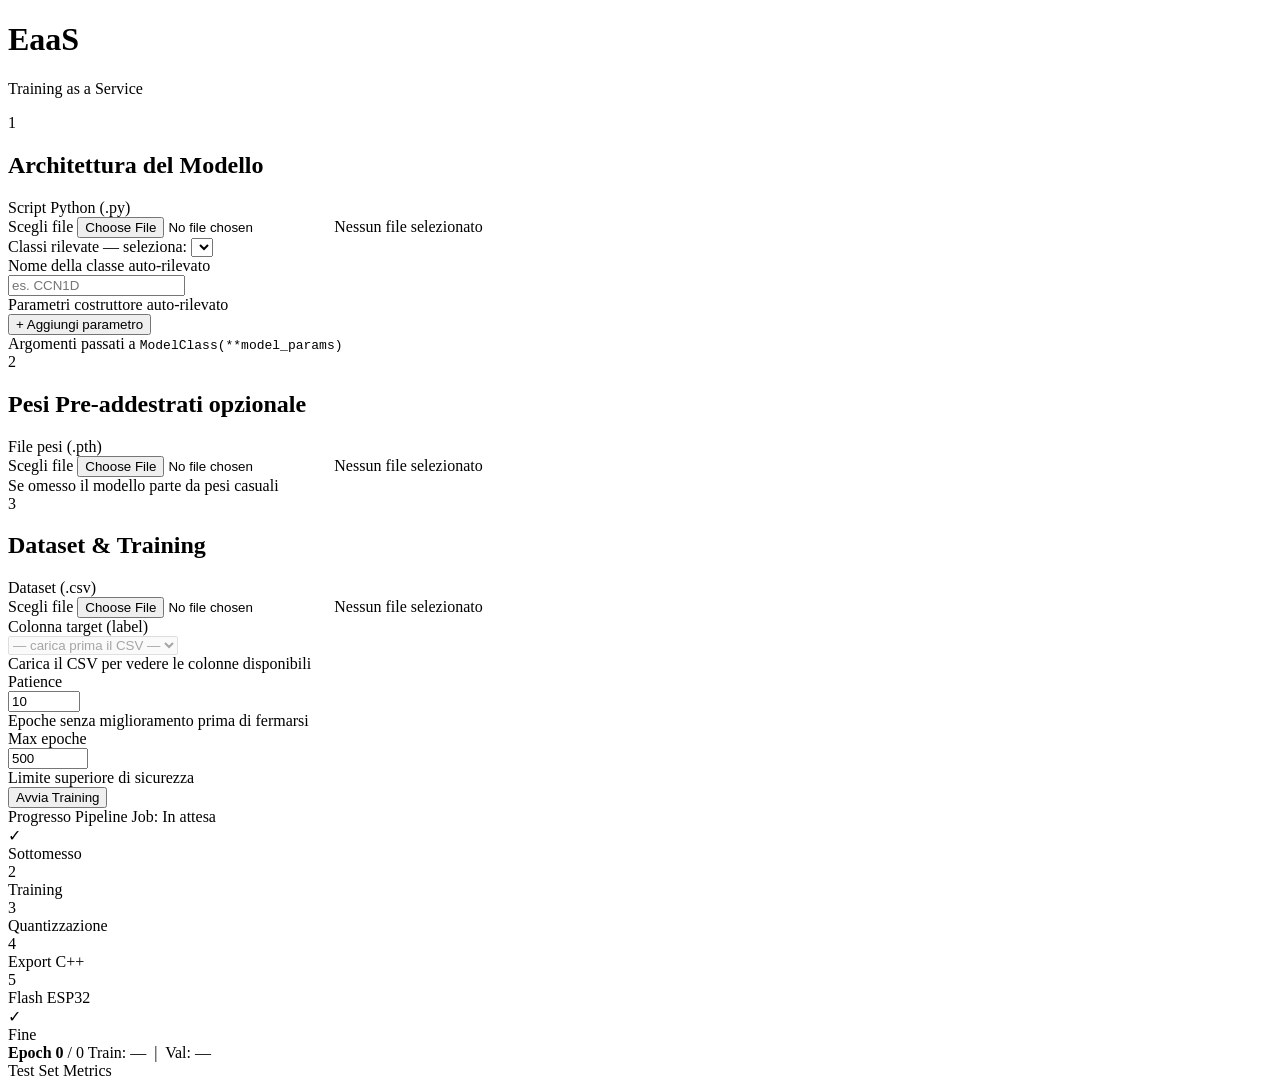
==== frontend/templates/index.html @ 259fba35 "Refactor frontend" ====
<!DOCTYPE html>
<html lang="it">
<head>
  <meta charset="UTF-8">
  <meta name="viewport" content="width=device-width, initial-scale=1.0">
  <title>EaaS — Training Dashboard</title>
  <link rel="stylesheet" href="/static/css/dashboard.css">
</head>
<body>

<header>
  <h1>EaaS</h1>
  <p>Training as a Service</p>
</header>

<main>
  <form id="jobForm" novalidate>
    <div class="grid">

      <!-- Card 1: Model -->
      <div class="card">
        <div class="card-header">
          <div class="step-badge">1</div>
          <h2>Architettura del Modello</h2>
        </div>

        <div class="field">
          <div class="field-label-row"><label>Script Python (.py)</label></div>
          <div class="file-upload">
            <label class="file-btn" for="modelScriptInput">Scegli file</label>
            <input type="file" id="modelScriptInput" name="model_script" accept=".py">
            <span class="file-name" id="modelScriptName">Nessun file selezionato</span>
          </div>
        </div>

        <!-- Multi-class picker (shown only when >1 class found) -->
        <div class="class-picker" id="classPicker">
          <label for="classPickerSelect">Classi rilevate — seleziona:</label>
          <select id="classPickerSelect"></select>
        </div>

        <div class="field">
          <div class="field-label-row">
            <label for="classNameInput">Nome della classe</label>
            <span class="auto-badge" id="classNameBadge">auto-rilevato</span>
          </div>
          <input type="text" id="classNameInput" name="class_name" placeholder="es. CCN1D" required>
        </div>

        <div class="field">
          <div class="field-label-row">
            <label>Parametri costruttore</label>
            <span class="auto-badge" id="modelParamsBadge">auto-rilevato</span>
          </div>
          <div id="paramRows"></div>
          <button type="button" id="addParamBtn" class="add-param-btn">+ Aggiungi parametro</button>
          <!-- Hidden input serializzato prima del submit -->
          <input type="hidden" id="modelParamsInput" name="model_params" value="{}">
          <div class="hint" id="paramsHint">Argomenti passati a <code>ModelClass(**model_params)</code></div>
        </div>
      </div>

      <!-- Card 2: Weights -->
      <div class="card">
        <div class="card-header">
          <div class="step-badge">2</div>
          <h2>Pesi Pre-addestrati <span class="optional">opzionale</span></h2>
        </div>

        <div class="field">
          <div class="field-label-row"><label>File pesi (.pth)</label></div>
          <div class="file-upload">
            <label class="file-btn" for="weightsInput">Scegli file</label>
            <input type="file" id="weightsInput" name="weights" accept=".pth">
            <span class="file-name" id="weightsName">Nessun file selezionato</span>
          </div>
          <div class="hint">Se omesso il modello parte da pesi casuali</div>
        </div>
      </div>

      <!-- Card 3: Dataset (full width) -->
      <div class="card">
        <div class="card-header">
          <div class="step-badge">3</div>
          <h2>Dataset &amp; Training</h2>
        </div>

        <div class="field">
          <div class="field-label-row"><label>Dataset (.csv)</label></div>
          <div class="file-upload">
            <label class="file-btn" for="datasetInput">Scegli file</label>
            <input type="file" id="datasetInput" name="dataset" accept=".csv">
            <span class="file-name" id="datasetName">Nessun file selezionato</span>
          </div>
        </div>

        <div class="field">
          <div class="field-label-row"><label>Colonna target (label)</label></div>
          <select name="label_column" id="labelSelect" required disabled>
            <option value="">— carica prima il CSV —</option>
          </select>
          <div class="hint">Carica il CSV per vedere le colonne disponibili</div>
        </div>

        <div class="field early-stopping-row">
          <div class="early-stopping-fields">
            <div>
              <div class="field-label-row"><label>Patience</label></div>
              <input type="number" name="patience" value="10" min="1" max="10000" required>
              <div class="hint">Epoche senza miglioramento prima di fermarsi</div>
            </div>
            <div>
              <div class="field-label-row"><label>Max epoche</label></div>
              <input type="number" name="max_epochs" value="500" min="1" max="100000" required>
              <div class="hint">Limite superiore di sicurezza</div>
            </div>
          </div>
        </div>
      </div>

    </div><!-- /grid -->

    <div class="submit-row">
      <button type="submit" id="submitBtn">Avvia Training</button>
    </div>
  </form>

  <div id="result" class="result hidden"></div>

  <!-- Progress panel — shown after job submission -->
  <div id="progressPanel" class="card progress-panel hidden">
    <div class="progress-header">
      <span class="progress-title">Progresso Pipeline</span>
      <span class="progress-job">Job: <code id="progressJobId"></code></span>
      <span class="progress-badge" id="progressBadge">In attesa</span>
    </div>

    <div class="stepper" id="stepper">
      <div class="step completed" data-step="submitted">
        <div class="step-icon" data-num="✓">✓</div>
        <div class="step-name">Sottomesso</div>
      </div>
      <div class="step-line" id="line-0"></div>
      <div class="step" data-step="training">
        <div class="step-icon" data-num="2">2</div>
        <div class="step-name">Training</div>
      </div>
      <div class="step-line" id="line-1"></div>
      <div class="step" data-step="quantization">
        <div class="step-icon" data-num="3">3</div>
        <div class="step-name">Quantizzazione</div>
      </div>
      <div class="step-line" id="line-2"></div>
      <div class="step" data-step="export">
        <div class="step-icon" data-num="4">4</div>
        <div class="step-name">Export C++</div>
      </div>
      <div class="step-line" id="line-3"></div>
      <div class="step" data-step="flash">
        <div class="step-icon" data-num="5">5</div>
        <div class="step-name">Flash ESP32</div>
      </div>
      <div class="step-line" id="line-4"></div>
      <div class="step" data-step="done">
        <div class="step-icon" data-num="✓">✓</div>
        <div class="step-name">Fine</div>
      </div>
    </div>

    <div id="epochProgress" class="epoch-progress hidden">
      <div class="epoch-header">
        <span id="epochText"><strong>Epoch 0</strong> / 0</span>
        <span id="epochLoss">Train: — &nbsp;|&nbsp; Val: —</span>
        <span id="epochNoImprove" class="epoch-no-improve"></span>
      </div>
      <div class="epoch-bar-track">
        <div class="epoch-bar-fill" id="epochBarFill"></div>
      </div>
    </div>

    <div id="logConsole" class="log-console"></div>

    <div id="metricsBlock" class="metrics-block hidden">
      <div class="metrics-title">Test Set Metrics</div>
      <div class="metrics-grid" id="metricsGrid"></div>
    </div>
  </div>

</main>

<script src="/static/js/dashboard.js"></script>
</body>
</html>
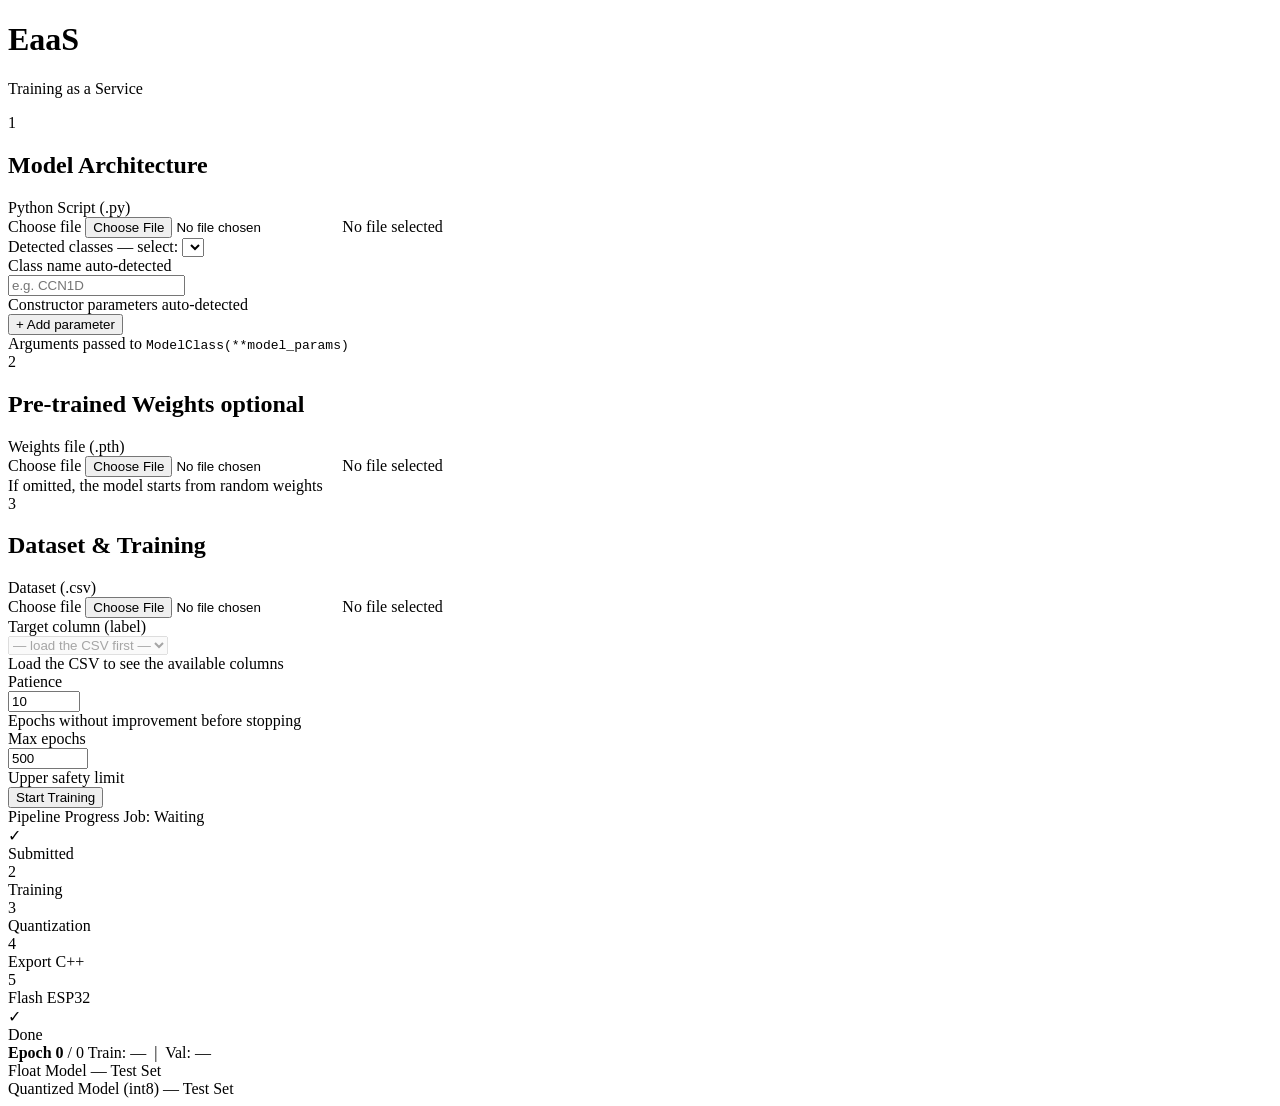
==== commit 74e7fce9: "Traduzione e testing post-quant" ====
--- a/frontend/templates/index.html
+++ b/frontend/templates/index.html
@@ -1,5 +1,5 @@
 <!DOCTYPE html>
-<html lang="it">
+<html lang="en">
 <head>
   <meta charset="UTF-8">
   <meta name="viewport" content="width=device-width, initial-scale=1.0">
@@ -21,42 +21,42 @@
       <div class="card">
         <div class="card-header">
           <div class="step-badge">1</div>
-          <h2>Architettura del Modello</h2>
+          <h2>Model Architecture</h2>
         </div>
 
         <div class="field">
-          <div class="field-label-row"><label>Script Python (.py)</label></div>
+          <div class="field-label-row"><label>Python Script (.py)</label></div>
           <div class="file-upload">
-            <label class="file-btn" for="modelScriptInput">Scegli file</label>
+            <label class="file-btn" for="modelScriptInput">Choose file</label>
             <input type="file" id="modelScriptInput" name="model_script" accept=".py">
-            <span class="file-name" id="modelScriptName">Nessun file selezionato</span>
+            <span class="file-name" id="modelScriptName">No file selected</span>
           </div>
         </div>
 
         <!-- Multi-class picker (shown only when >1 class found) -->
         <div class="class-picker" id="classPicker">
-          <label for="classPickerSelect">Classi rilevate — seleziona:</label>
+          <label for="classPickerSelect">Detected classes — select:</label>
           <select id="classPickerSelect"></select>
         </div>
 
         <div class="field">
           <div class="field-label-row">
-            <label for="classNameInput">Nome della classe</label>
-            <span class="auto-badge" id="classNameBadge">auto-rilevato</span>
+            <label for="classNameInput">Class name</label>
+            <span class="auto-badge" id="classNameBadge">auto-detected</span>
           </div>
-          <input type="text" id="classNameInput" name="class_name" placeholder="es. CCN1D" required>
+          <input type="text" id="classNameInput" name="class_name" placeholder="e.g. CCN1D" required>
         </div>
 
         <div class="field">
           <div class="field-label-row">
-            <label>Parametri costruttore</label>
-            <span class="auto-badge" id="modelParamsBadge">auto-rilevato</span>
+            <label>Constructor parameters</label>
+            <span class="auto-badge" id="modelParamsBadge">auto-detected</span>
           </div>
           <div id="paramRows"></div>
-          <button type="button" id="addParamBtn" class="add-param-btn">+ Aggiungi parametro</button>
-          <!-- Hidden input serializzato prima del submit -->
+          <button type="button" id="addParamBtn" class="add-param-btn">+ Add parameter</button>
+          <!-- Hidden input serialised before submit -->
           <input type="hidden" id="modelParamsInput" name="model_params" value="{}">
-          <div class="hint" id="paramsHint">Argomenti passati a <code>ModelClass(**model_params)</code></div>
+          <div class="hint" id="paramsHint">Arguments passed to <code>ModelClass(**model_params)</code></div>
         </div>
       </div>
 
@@ -64,17 +64,17 @@
       <div class="card">
         <div class="card-header">
           <div class="step-badge">2</div>
-          <h2>Pesi Pre-addestrati <span class="optional">opzionale</span></h2>
+          <h2>Pre-trained Weights <span class="optional">optional</span></h2>
         </div>
 
         <div class="field">
-          <div class="field-label-row"><label>File pesi (.pth)</label></div>
+          <div class="field-label-row"><label>Weights file (.pth)</label></div>
           <div class="file-upload">
-            <label class="file-btn" for="weightsInput">Scegli file</label>
+            <label class="file-btn" for="weightsInput">Choose file</label>
             <input type="file" id="weightsInput" name="weights" accept=".pth">
-            <span class="file-name" id="weightsName">Nessun file selezionato</span>
+            <span class="file-name" id="weightsName">No file selected</span>
           </div>
-          <div class="hint">Se omesso il modello parte da pesi casuali</div>
+          <div class="hint">If omitted, the model starts from random weights</div>
         </div>
       </div>
 
@@ -88,18 +88,18 @@
         <div class="field">
           <div class="field-label-row"><label>Dataset (.csv)</label></div>
           <div class="file-upload">
-            <label class="file-btn" for="datasetInput">Scegli file</label>
+            <label class="file-btn" for="datasetInput">Choose file</label>
             <input type="file" id="datasetInput" name="dataset" accept=".csv">
-            <span class="file-name" id="datasetName">Nessun file selezionato</span>
+            <span class="file-name" id="datasetName">No file selected</span>
           </div>
         </div>
 
         <div class="field">
-          <div class="field-label-row"><label>Colonna target (label)</label></div>
+          <div class="field-label-row"><label>Target column (label)</label></div>
           <select name="label_column" id="labelSelect" required disabled>
-            <option value="">— carica prima il CSV —</option>
+            <option value="">— load the CSV first —</option>
           </select>
-          <div class="hint">Carica il CSV per vedere le colonne disponibili</div>
+          <div class="hint">Load the CSV to see the available columns</div>
         </div>
 
         <div class="field early-stopping-row">
@@ -107,12 +107,12 @@
             <div>
               <div class="field-label-row"><label>Patience</label></div>
               <input type="number" name="patience" value="10" min="1" max="10000" required>
-              <div class="hint">Epoche senza miglioramento prima di fermarsi</div>
+              <div class="hint">Epochs without improvement before stopping</div>
             </div>
             <div>
-              <div class="field-label-row"><label>Max epoche</label></div>
+              <div class="field-label-row"><label>Max epochs</label></div>
               <input type="number" name="max_epochs" value="500" min="1" max="100000" required>
-              <div class="hint">Limite superiore di sicurezza</div>
+              <div class="hint">Upper safety limit</div>
             </div>
           </div>
         </div>
@@ -121,7 +121,7 @@
     </div><!-- /grid -->
 
     <div class="submit-row">
-      <button type="submit" id="submitBtn">Avvia Training</button>
+      <button type="submit" id="submitBtn">Start Training</button>
     </div>
   </form>
 
@@ -130,15 +130,15 @@
   <!-- Progress panel — shown after job submission -->
   <div id="progressPanel" class="card progress-panel hidden">
     <div class="progress-header">
-      <span class="progress-title">Progresso Pipeline</span>
+      <span class="progress-title">Pipeline Progress</span>
       <span class="progress-job">Job: <code id="progressJobId"></code></span>
-      <span class="progress-badge" id="progressBadge">In attesa</span>
+      <span class="progress-badge" id="progressBadge">Waiting</span>
     </div>
 
     <div class="stepper" id="stepper">
       <div class="step completed" data-step="submitted">
         <div class="step-icon" data-num="✓">✓</div>
-        <div class="step-name">Sottomesso</div>
+        <div class="step-name">Submitted</div>
       </div>
       <div class="step-line" id="line-0"></div>
       <div class="step" data-step="training">
@@ -148,7 +148,7 @@
       <div class="step-line" id="line-1"></div>
       <div class="step" data-step="quantization">
         <div class="step-icon" data-num="3">3</div>
-        <div class="step-name">Quantizzazione</div>
+        <div class="step-name">Quantization</div>
       </div>
       <div class="step-line" id="line-2"></div>
       <div class="step" data-step="export">
@@ -163,7 +163,7 @@
       <div class="step-line" id="line-4"></div>
       <div class="step" data-step="done">
         <div class="step-icon" data-num="✓">✓</div>
-        <div class="step-name">Fine</div>
+        <div class="step-name">Done</div>
       </div>
     </div>
 
@@ -180,9 +180,15 @@
 
     <div id="logConsole" class="log-console"></div>
 
-    <div id="metricsBlock" class="metrics-block hidden">
-      <div class="metrics-title">Test Set Metrics</div>
-      <div class="metrics-grid" id="metricsGrid"></div>
+    <div class="metrics-section">
+      <div id="metricsBlock" class="metrics-block metrics-block--train hidden">
+        <div class="metrics-title">Float Model — Test Set</div>
+        <div class="metrics-grid" id="metricsGrid"></div>
+      </div>
+      <div id="quantMetricsBlock" class="metrics-block metrics-block--quant hidden">
+        <div class="metrics-title">Quantized Model (int8) — Test Set</div>
+        <div class="metrics-grid" id="quantMetricsGrid"></div>
+      </div>
     </div>
   </div>
 
@@ -190,4 +196,4 @@
 
 <script src="/static/js/dashboard.js"></script>
 </body>
-</html>+</html>
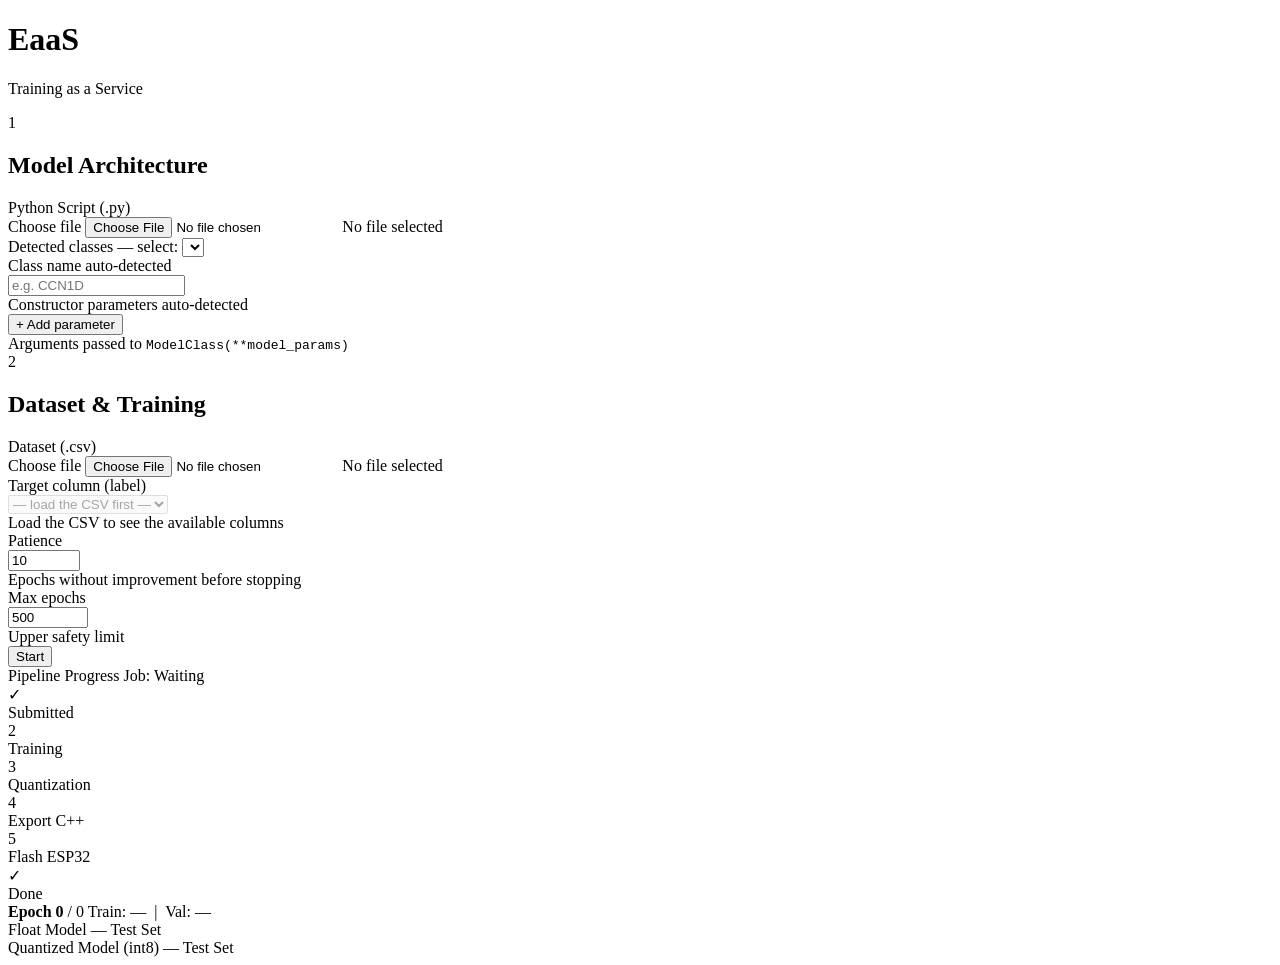
==== commit 7693c80e: "Test pipeline local and various fixes" ====
--- a/frontend/templates/index.html
+++ b/frontend/templates/index.html
@@ -60,28 +60,10 @@
         </div>
       </div>
 
-      <!-- Card 2: Weights -->
+      <!-- Card 2: Dataset -->
       <div class="card">
         <div class="card-header">
           <div class="step-badge">2</div>
-          <h2>Pre-trained Weights <span class="optional">optional</span></h2>
-        </div>
-
-        <div class="field">
-          <div class="field-label-row"><label>Weights file (.pth)</label></div>
-          <div class="file-upload">
-            <label class="file-btn" for="weightsInput">Choose file</label>
-            <input type="file" id="weightsInput" name="weights" accept=".pth">
-            <span class="file-name" id="weightsName">No file selected</span>
-          </div>
-          <div class="hint">If omitted, the model starts from random weights</div>
-        </div>
-      </div>
-
-      <!-- Card 3: Dataset (full width) -->
-      <div class="card">
-        <div class="card-header">
-          <div class="step-badge">3</div>
           <h2>Dataset &amp; Training</h2>
         </div>
 
@@ -121,7 +103,7 @@
     </div><!-- /grid -->
 
     <div class="submit-row">
-      <button type="submit" id="submitBtn">Start Training</button>
+      <button type="submit" id="submitBtn">Start</button>
     </div>
   </form>
 
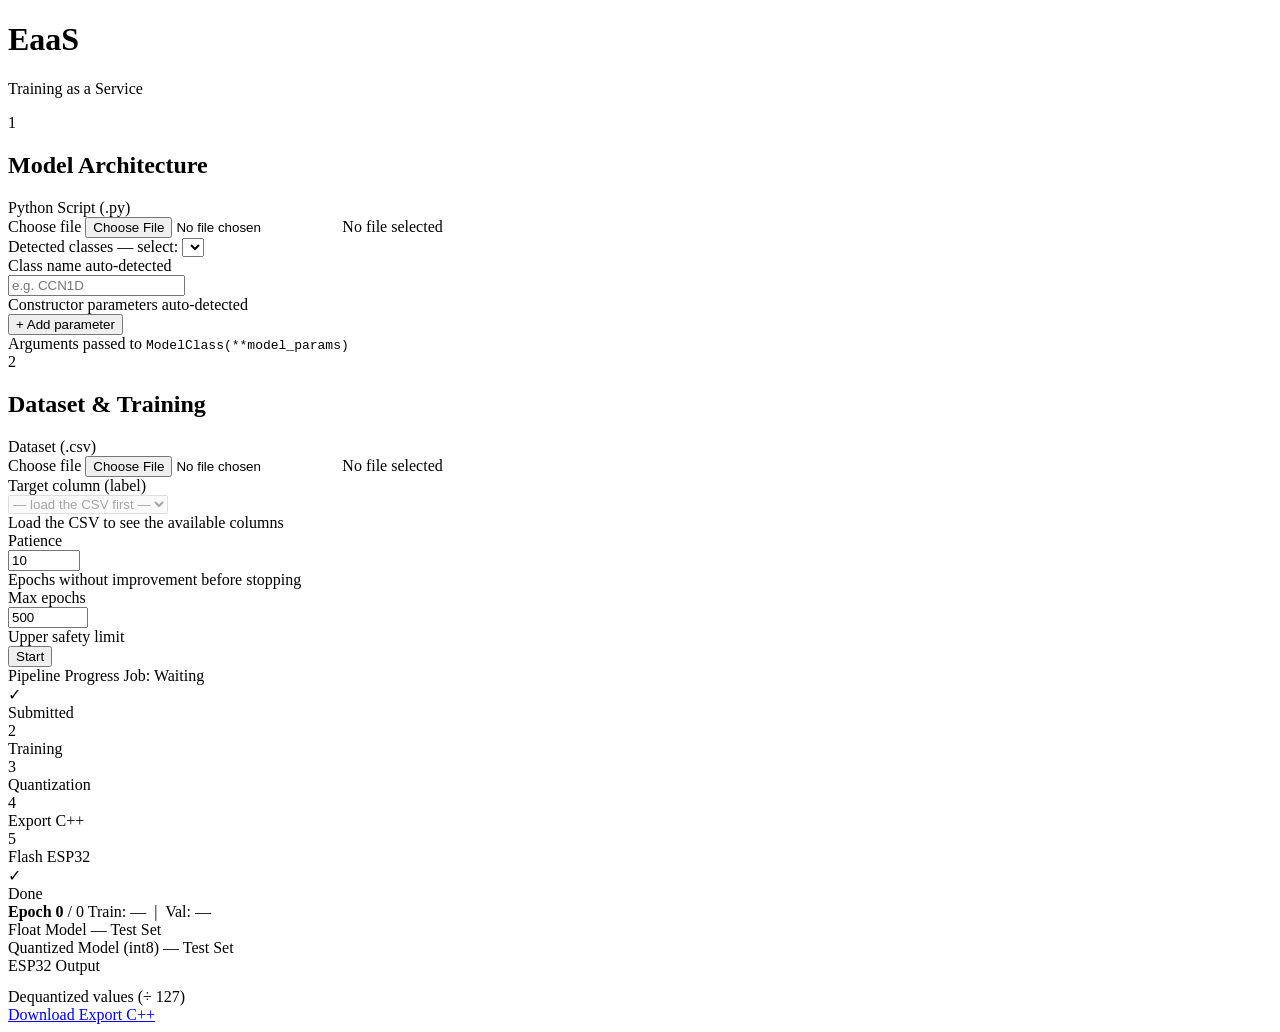
==== commit f7ac667d: "Modifiche al frontend" ====
--- a/frontend/templates/index.html
+++ b/frontend/templates/index.html
@@ -172,6 +172,21 @@
         <div class="metrics-grid" id="quantMetricsGrid"></div>
       </div>
     </div>
+
+    <div id="espOutputBlock" class="metrics-block metrics-block--esp hidden">
+      <div class="metrics-title">ESP32 Output</div>
+      <pre id="espRawOutput" class="esp-raw-output"></pre>
+      <div id="espDequantBlock" class="hidden">
+        <div class="esp-deq-label">Dequantized values (&#247; 127)</div>
+        <div class="metrics-grid" id="espDequantGrid"></div>
+      </div>
+    </div>
+
+    <div id="downloadBlock" class="download-block hidden">
+      <a id="downloadBtn" class="download-btn" href="#" download>
+        Download Export C++
+      </a>
+    </div>
   </div>
 
 </main>
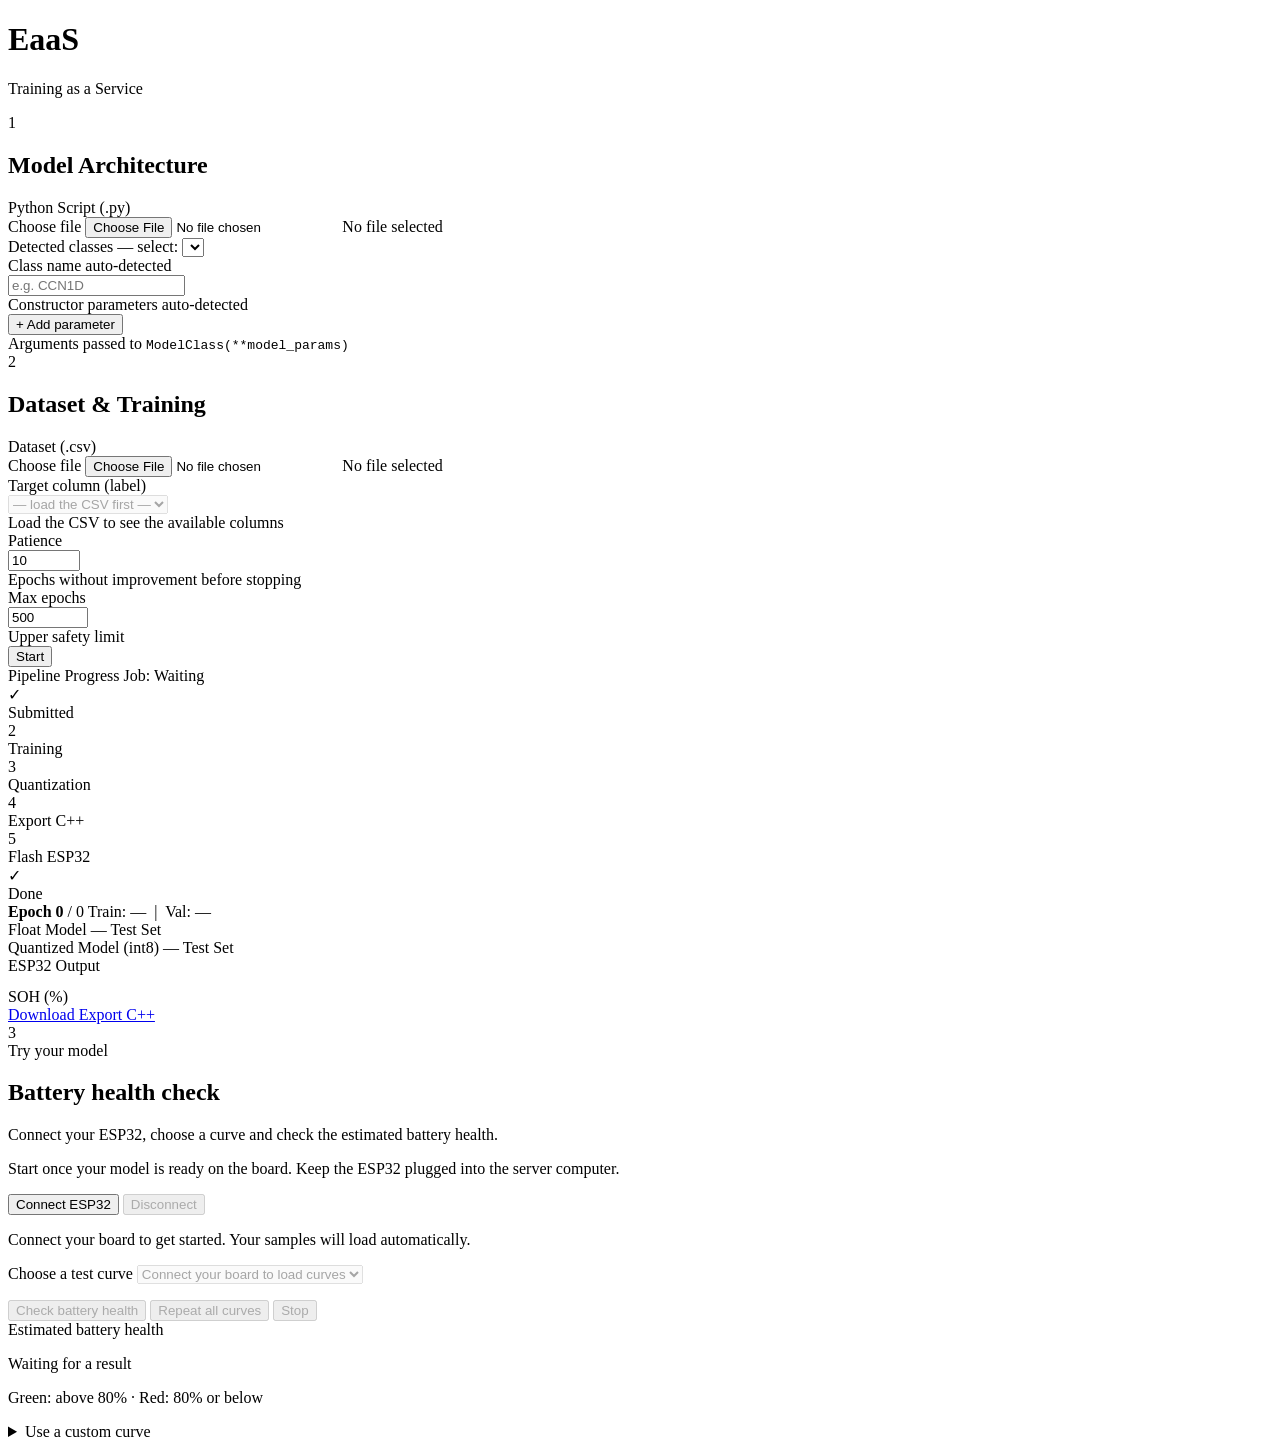
==== commit 5dd116cf: "feat(frontend): add battery health checks and custom curve upload" ====
--- a/frontend/templates/index.html
+++ b/frontend/templates/index.html
@@ -81,7 +81,7 @@
           <select name="label_column" id="labelSelect" required disabled>
             <option value="">— load the CSV first —</option>
           </select>
-          <div class="hint">Load the CSV to see the available columns</div>
+          <div class="hint"><span id="featureCount">Load the CSV to see the available columns</span></div>
         </div>
 
         <div class="field early-stopping-row">
@@ -177,7 +177,7 @@
       <div class="metrics-title">ESP32 Output</div>
       <pre id="espRawOutput" class="esp-raw-output"></pre>
       <div id="espDequantBlock" class="hidden">
-        <div class="esp-deq-label">Dequantized values (&#247; 127)</div>
+        <div class="esp-deq-label">SOH (%)</div>
         <div class="metrics-grid" id="espDequantGrid"></div>
       </div>
     </div>
@@ -189,8 +189,67 @@
     </div>
   </div>
 
+  <section class="card inference-panel" id="uartPanel" aria-labelledby="inferenceTitle">
+    <div class="card-header">
+      <div class="step-badge">3</div>
+      <div>
+        <span class="eyebrow">Try your model</span>
+        <h2 id="inferenceTitle">Battery health check</h2>
+      </div>
+    </div>
+    <p class="section-description">Connect your ESP32, choose a curve and check the estimated battery health.</p>
+    <p class="hint">Start once your model is ready on the board. Keep the ESP32 plugged into the server computer.</p>
+    <div class="button-row connection-actions">
+      <button type="button" id="connectUart" class="primary-btn">Connect ESP32</button>
+      <button type="button" id="disconnectUart" disabled>Disconnect</button>
+    </div>
+    <p id="uartStatus" class="connection-status" role="status">Connect your board to get started. Your samples will load automatically.</p>
+    <div class="field sample-field">
+      <label for="testSample">Choose a test curve</label>
+      <select id="testSample" disabled><option>Connect your board to load curves</option></select>
+      <p id="sampleProvenance" class="hint"></p>
+      <div class="button-row">
+        <button type="button" id="sendCurve" class="primary-btn" disabled>Check battery health</button>
+        <button type="button" id="streamCurves" disabled>Repeat all curves</button>
+        <button type="button" id="stopCurves" disabled>Stop</button>
+      </div>
+    </div>
+    <div class="health-result">
+      <span class="eyebrow">Estimated battery health</span>
+      <p id="liveSoh" role="status">Waiting for a result</p>
+      <p class="hint">Green: above 80% · Red: 80% or below</p>
+    </div>
+    <details class="custom-curve">
+      <summary>Use a custom curve</summary>
+      <div class="details-content">
+        <p class="hint">Upload a TXT or CSV file with one curve, or paste comma-separated values below. Use the original, unscaled measurements.</p>
+        <div class="file-upload">
+          <label class="file-btn" for="curveFile">Upload curve</label>
+          <input type="file" id="curveFile" accept=".txt,.csv">
+        </div>
+        <div class="field">
+          <label for="uartValues">Curve values</label>
+          <textarea id="uartValues" rows="4" placeholder="Paste your curve values here, separated by commas"></textarea>
+        </div>
+        <p class="hint">When your curve is ready, click “Check battery health” above.</p>
+        <div class="field model-source">
+          <label for="uartJob">Model ID</label>
+          <div class="model-source-controls">
+            <input id="uartJob" type="text" placeholder="Filled in automatically">
+            <button type="button" id="loadSamples">Load samples</button>
+          </div>
+        </div>
+        <button type="button" id="downloadSamples">Download samples</button>
+        <details class="device-details">
+          <summary>Device activity</summary>
+          <pre id="uartLog" class="esp-raw-output"></pre>
+        </details>
+      </div>
+    </details>
+  </section>
 </main>
 
 <script src="/static/js/dashboard.js"></script>
+<script src="/static/js/uart.js"></script>
 </body>
 </html>
